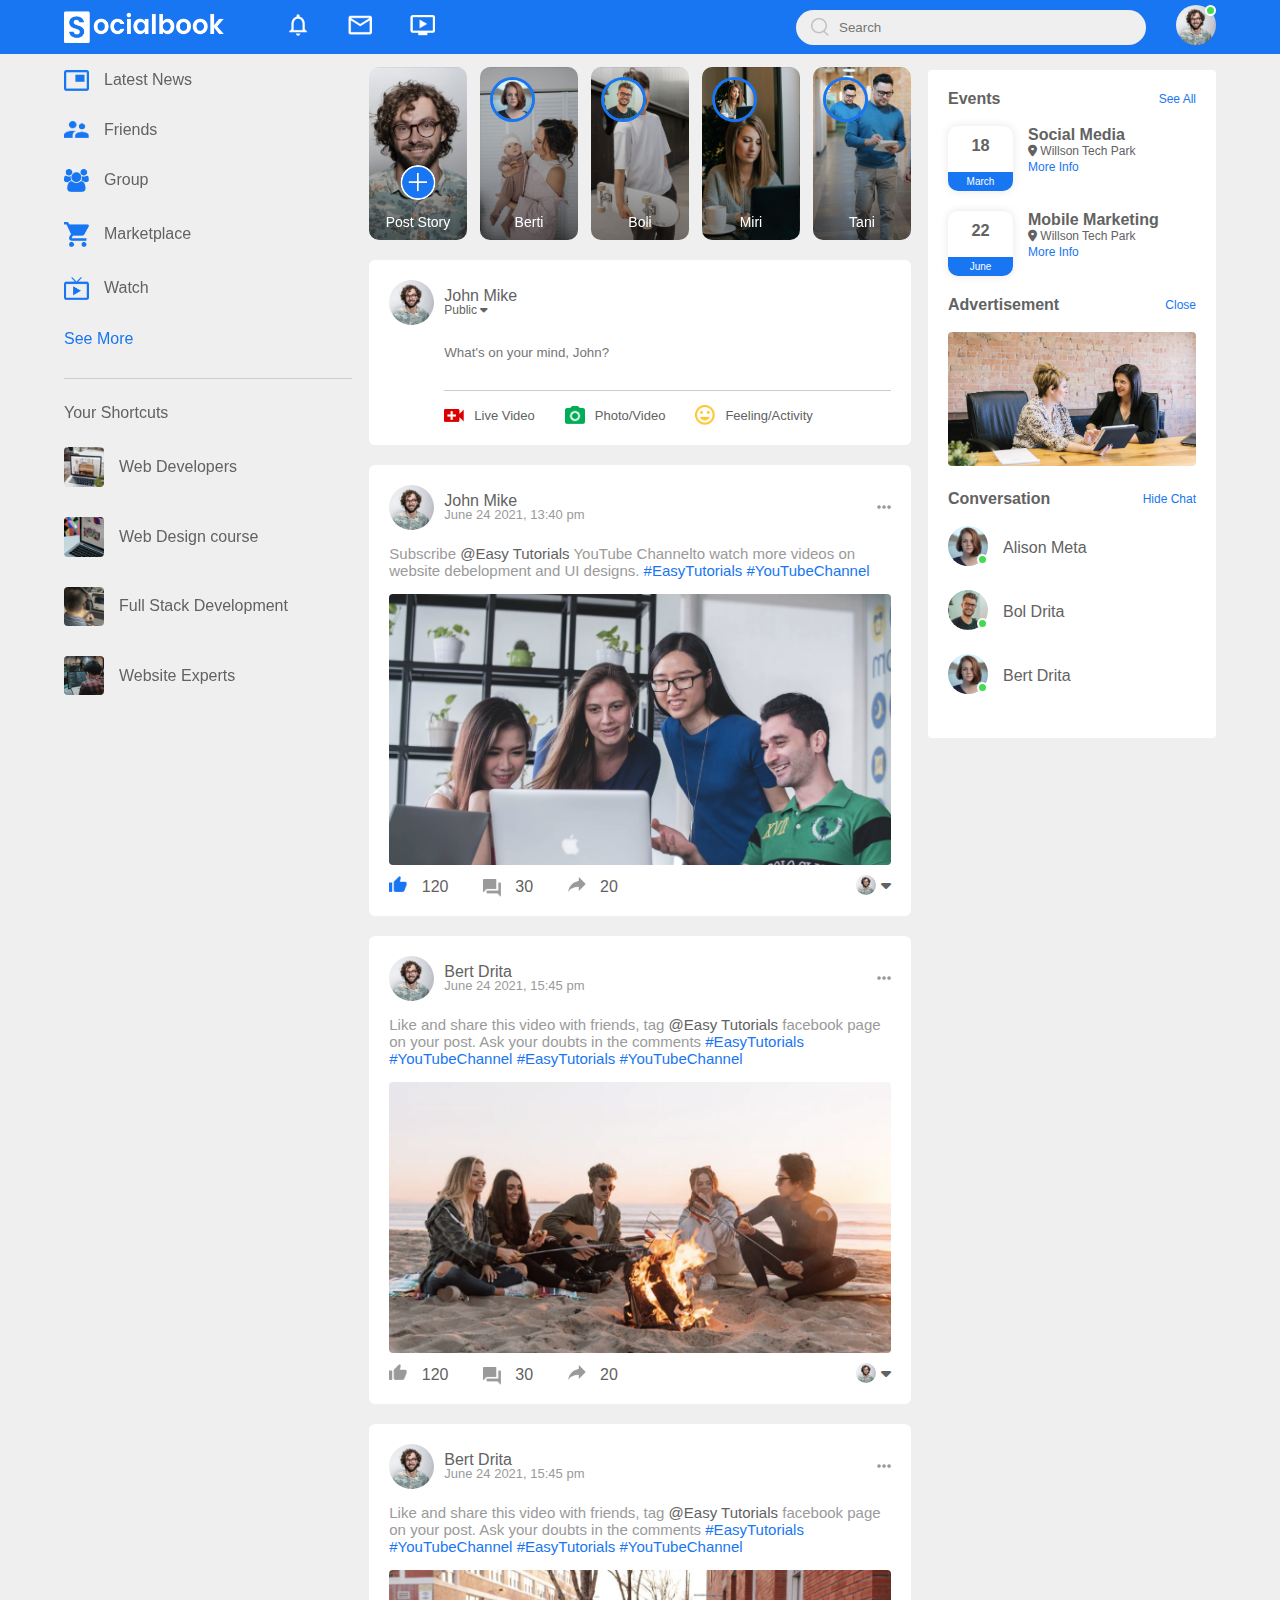
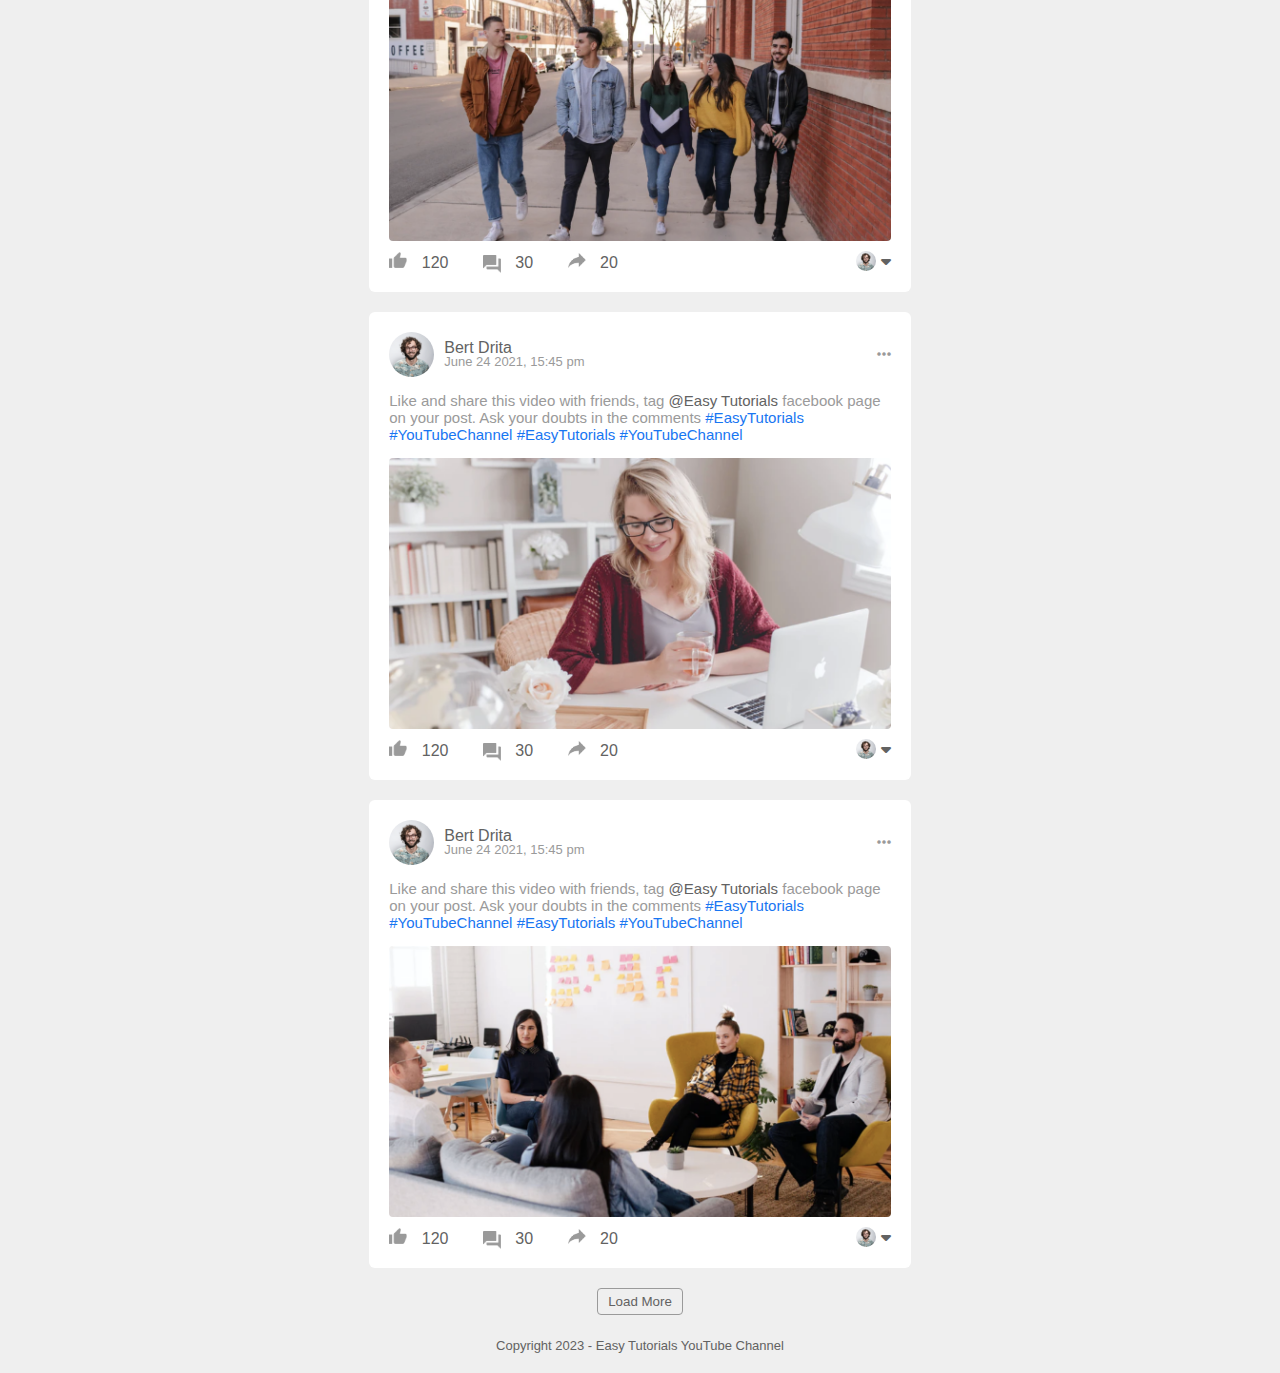
==== index.html @ ecc1584d "first commit" ====
<!DOCTYPE html>
<html lang="en">
<head>
  <meta charset="UTF-8">
  <meta http-equiv="X-UA-Compatible" content="IE=edge">
  <meta name="viewport" content="width=device-width, initial-scale=1.0">
  <link rel="stylesheet" href="style.css">
  <link rel="stylesheet" href="https://cdnjs.cloudflare.com/ajax/libs/font-awesome/6.4.0/css/all.min.css">
  <title>SocialBook - Easy Tutorials YOutube Channel</title>
</head>

<body>

<nav>
  <div class="nav-left">
    <img src="images/logo.png" alt="my website logo" class="logo">
    <ul>
      <li><img src="images/notification.png"></li>
      <li><img src="images/inbox.png"></li>
      <li><img src="images/video.png"></li>
    </ul>

        <!-- <div class="usingDiv">
          <img src="images/notification.png">
          <img src="images/inbox.png">
          <img src="images/video.png">
        </div> -->
  </div>

  <div class="nav-right">

    <div class="search-box">
      <img src="images/search.png">
      <input type="text" placeholder="Search">
    </div>

    <div class="nav-user-icon online"> <!--we add this other class "online" to add new styles-->
      <img src="images/profile-pic.png">
    </div>
  </div>

</nav>

<!-------------------------------------------MAIN CONTAINER---------------------------------------->

<div class="container">

  <!----------------LEFT SIDEBAR----------->
  <div class="left-sidebar">

    <div class="imp-links">
      <a href="#"><img src="images/news.png"> Latest News</a>
      <a href="#"><img src="images/friends.png"> Friends</a>
      <a href="#"><img src="images/group.png"> Group</a>
      <a href="#"><img src="images/marketplace.png"> Marketplace</a>
      <a href="#"><img src="images/watch.png"> Watch</a>
      <a href="#"> See More</a>
    </div>

    <div class="shortcut-links">
      <p>Your Shortcuts</p>
      <a href="#"><img src="images/shortcut-1.png">Web Developers</a>
      <a href="#"><img src="images/shortcut-2.png"> Web Design course</a>
      <a href="#"><img src="images/shortcut-3.png"> Full Stack Development</a>
      <a href="#"><img src="images/shortcut-4.png"> Website Experts</a>
    </div>
  </div>

  <!----------------MAIN CONENT----------->
  <div class="main-content">
    
    <div class="story-gallery ">

      <div class="story story1">
        <img src="images/upload.png">
        <p>Post Story</p>
      </div>

      <div class="story story2">
          <img src="images/member-1.png">
          <p>Berti</p>
      </div>

      <div class="story story3">
         <img src="images/member-2.png">
         <p>Boli</p>
      </div>

      <div class="story story4">
         <img src="images/member-3.png">
        <p>Miri</p>
      </div>

      <div class="story story5">
          <img src="images/member-4.png">
          <p>Tani</p>
      </div>

    </div>




    <div class="write-post-container">

      <div class="user-profile">
        <img src="images/profile-pic.png">
        <div>
          <p>John Mike</p>
          <small>Public <i class="fa-solid fa-caret-down"></i></small>
        </div>
      </div>

      <div class="post-input-container">
        <textarea rows="3" placeholder="What's on your mind, John?"></textarea>

        <div class="add-post-links">
          <a href="#"><img src="images/live-video.png"> Live Video</a>
          <a href="#"><img src="images/photo.png"> Photo/Video</a>
          <a href="#"><img src="images/feeling.png"> Feeling/Activity</a>
        </div>
      </div>

    </div>




    <div class="post-container">

      <div class="post-row">

        <div class="user-profile">

            <img src="images/profile-pic.png">
          <div>
            <p>John Mike</p>
            <span>June 24 2021, 13:40 pm</span>
          </div>

        </div>

        <!-- <div class="top-corner-icon"><i class="fa-solid fa-ellipsis"></i></div> -->
        <a href="#"><i class="fa-solid fa-ellipsis"></i></a>
      </div>

    

        <p class="post-text">Subscribe <span>@Easy Tutorials</span> YouTube Channelto watch more videos on website debelopment and UI designs.
          <a href="#">#EasyTutorials</a> <a href="#">#YouTubeChannel</a>
        </p>

        <img src="images/feed-image-1.png" class="post-img">

        <div class="post-row">
          <div class="activity-icons">
            <div><img src="images/like-blue.png"> 120</div>
            <div><img src="images/comments.png"> 30</div>
            <div><img src="images/share.png"> 20</div>
          </div>

          <div class="post-profile-icon">
            <img src="images/profile-pic.png">
            <i class="fa-solid fa-caret-down"></i>
          </div>
        </div>

    </div>

        <div class="post-container">
        
          <div class="post-row">
        
            <div class="user-profile">
        
              <img src="images/profile-pic.png">
              <div>
                <p>Bert Drita</p>
                <span>June 24 2021, 15:45 pm</span>
              </div>
        
            </div>
        
            <!-- <div class="top-corner-icon"><i class="fa-solid fa-ellipsis"></i></div> -->
            <a href="#"><i class="fa-solid fa-ellipsis"></i></a>
          </div>
        
        
        
          <p class="post-text">Like and share this video with friends, tag <span>@Easy Tutorials</span> facebook page on your post.
            Ask your doubts in the comments <a href="#">#EasyTutorials</a> <a href="#">#YouTubeChannel</a>
            <a href="#">#EasyTutorials</a> <a href="#">#YouTubeChannel</a>
          </p>
        
          <img src="images/feed-image-2.png" class="post-img">
        
          <div class="post-row">
            <div class="activity-icons">
              <div><img src="images/like.png"> 120</div>
              <div><img src="images/comments.png"> 30</div>
              <div><img src="images/share.png"> 20</div>
            </div>
        
            <div class="post-profile-icon">
              <img src="images/profile-pic.png">
              <i class="fa-solid fa-caret-down"></i>
            </div>
          </div>
        
        </div>

        <div class="post-container">
        
          <div class="post-row">
        
            <div class="user-profile">
        
              <img src="images/profile-pic.png">
              <div>
                <p>Bert Drita</p>
                <span>June 24 2021, 15:45 pm</span>
              </div>
        
            </div>
        
            <!-- <div class="top-corner-icon"><i class="fa-solid fa-ellipsis"></i></div> -->
            <a href="#"><i class="fa-solid fa-ellipsis"></i></a>
          </div>
        
        
        
          <p class="post-text">Like and share this video with friends, tag <span>@Easy Tutorials</span> facebook page on your
            post.
            Ask your doubts in the comments <a href="#">#EasyTutorials</a> <a href="#">#YouTubeChannel</a>
            <a href="#">#EasyTutorials</a> <a href="#">#YouTubeChannel</a>
          </p>
        
          <img src="images/feed-image-3.png" class="post-img">
        
          <div class="post-row">
            <div class="activity-icons">
              <div><img src="images/like.png"> 120</div>
              <div><img src="images/comments.png"> 30</div>
              <div><img src="images/share.png"> 20</div>
            </div>
        
            <div class="post-profile-icon">
              <img src="images/profile-pic.png">
              <i class="fa-solid fa-caret-down"></i>
            </div>
          </div>
        
        </div>

        <div class="post-container">
        
          <div class="post-row">
        
            <div class="user-profile">
        
              <img src="images/profile-pic.png">
              <div>
                <p>Bert Drita</p>
                <span>June 24 2021, 15:45 pm</span>
              </div>
        
            </div>
        
            <!-- <div class="top-corner-icon"><i class="fa-solid fa-ellipsis"></i></div> -->
            <a href="#"><i class="fa-solid fa-ellipsis"></i></a>
          </div>
        
        
        
          <p class="post-text">Like and share this video with friends, tag <span>@Easy Tutorials</span> facebook page on your
            post.
            Ask your doubts in the comments <a href="#">#EasyTutorials</a> <a href="#">#YouTubeChannel</a>
            <a href="#">#EasyTutorials</a> <a href="#">#YouTubeChannel</a>
          </p>
        
          <img src="images/feed-image-4.png" class="post-img">
        
          <div class="post-row">
            <div class="activity-icons">
              <div><img src="images/like.png"> 120</div>
              <div><img src="images/comments.png"> 30</div>
              <div><img src="images/share.png"> 20</div>
            </div>
        
            <div class="post-profile-icon">
              <img src="images/profile-pic.png">
              <i class="fa-solid fa-caret-down"></i>
            </div>
          </div>
        
        </div>

        <div class="post-container">
        
          <div class="post-row">
        
            <div class="user-profile">
        
              <img src="images/profile-pic.png">
              <div>
                <p>Bert Drita</p>
                <span>June 24 2021, 15:45 pm</span>
              </div>
        
            </div>
        
            <!-- <div class="top-corner-icon"><i class="fa-solid fa-ellipsis"></i></div> -->
            <a href="#"><i class="fa-solid fa-ellipsis"></i></a>
          </div>
        
        
        
          <p class="post-text">Like and share this video with friends, tag <span>@Easy Tutorials</span> facebook page on your
            post.
            Ask your doubts in the comments <a href="#">#EasyTutorials</a> <a href="#">#YouTubeChannel</a>
            <a href="#">#EasyTutorials</a> <a href="#">#YouTubeChannel</a>
          </p>
        
          <img src="images/feed-image-5.png" class="post-img">
        
          <div class="post-row">
            <div class="activity-icons">
              <div><img src="images/like.png"> 120</div>
              <div><img src="images/comments.png"> 30</div>
              <div><img src="images/share.png"> 20</div>
            </div>
        
            <div class="post-profile-icon">
              <img src="images/profile-pic.png">
              <i class="fa-solid fa-caret-down"></i>
            </div>
          </div>
        
        </div>

        <button class="load-more-btn" type="button">Load More</button>
  </div>

  <!----------------RIGHT SIDEBAR----------->
  <div class="right-sidebar">
    
    <div class="sidebar-title">
      <h4>Events</h4>
      <a href="#">See All</a>
    </div>

    <div class="event">

      <div class="left-event">
        <h3>18</h3>
        <span>March</span>
      </div>

      <div class="right-event">
        <h4>Social Media</h4>
        <p><i class="fa-sharp fa-solid fa-location-dot"></i> Willson Tech Park</p>
        <a href="#">More Info</a>
      </div>

    </div>

    <div class="event">
        
      <div class="left-event">
          <h3>22</h3>
          <span>June</span>
      </div>
        
      <div class="right-event">
          <h4>Mobile Marketing</h4>
          <p><i class="fa-sharp fa-solid fa-location-dot"></i> Willson Tech Park</p>
          <a href="#">More Info</a>
      </div>
        
    </div>

    <div class="sidebar-title">
        <h4>Advertisement</h4>
        <a href="#">Close</a>
    </div>
    <img src="images/advertisement.png" class="sidebar-ads">

    <div class="sidebar-title">
        <h4>Conversation</h4>
        <a href="#">Hide Chat</a>
    </div>

    <div class="online-list">
      <div class="online">
        <img src="images/member-1.png">
      </div>
      <p>Alison Meta</p>
    </div>

    <div class="online-list">
        <div class="online">
          <img src="images/member-2.png">
        </div>
        <p>Bol Drita</p>
    </div>

    <div class="online-list">
      <div class="online">
          <img src="images/member-1.png">
      </div>
          <p>Bert Drita</p>
    </div>

  </div>

</div>
  

<div class="footer">

  <p>Copyright 2023 - Easy Tutorials YouTube Channel</p>

</div>
</body>
</html>
---- style.css ----
/* set the margin and padding and font-family of all elements to this values. We change the default values by browser to this below.*/
*{
  margin: 0;
  padding: 0;
  font-family: poppings,sans-serif;
  box-sizing: border-box;
}

body {
  background: #efefef; /* add backgroudn color of our body*/
}

nav{
  display: flex;
  align-items: center;
  justify-content: space-between;
  background: #1876f2;
  padding: 5px 5%;
  position: sticky;
  top: 0;
  z-index: 100;
}


/* LEFT NAV*/

/* adjust logo*/
.logo{
  width: 160px;
  margin-right: 45px;
}

/* display logo and icons of the left nav in flex*/
.nav-left{
  display: flex;
  align-items: center;
}

 .nav-left ul li {
   list-style: none;      /* remove the little dots that come from the list*/
   display: inline-block; /* display items inside li, horizontally */


   /* we can achieve this also by using :
        .nav-left ul {
            display: flex;
            flex-direction: row;
            flex-basis: 28px;
            align-items: center;
            justify-content: space-between;
          }


      Also, instead of using :
      <ul>
        <li>
          <img>
        </li>
      </ul>

      We can use : 
      <div class="usingDiv">
          <img>
      </div>

      And use this css property: 

            .usingDiv {
              display: flex;
              flex-direction: row;
              align-items: center;
              justify-content: space-between;
            }
      
            .usingDiv img {
              width: 28px;
              margin: 0 15px;
            }
  */
 }


.nav-left ul li img{
  width: 28px;
  margin: 0 15px;
}


/* RIGHT NAV*/

/* general css for nav-right similar to nav-left*/
.nav-right{
  display: flex;
  align-items: center;
}

/* adjust the icon inside nav-user-icon div , that is inside nav-right*/
.nav-user-icon img{
  width: 40px;
  border-radius: 50%;
  cursor: pointer;
}

.nav-user-icon {
  margin-left: 30px;
}

/* adjust the search-box div inside nav-right*/
.search-box{
  background: #efefef;
  width: 350px;
  border-radius: 20px;
  display: flex;
  align-items: center;
  padding: 0 15px;
}

.search-box img{
  width: 18px;
}

/* adjust the input inside search-box div*/
.search-box input {
  width: 100%;
  background: transparent;
  padding: 10px;
  outline: none;
  border: 0;
}

.online{
  position: relative;
}

/* we use this to make the little green dot to show us when the user is online*/
.online::after{
  content: "";
  width: 7px;
  height: 7px;
  border: 2px solid #fff;
  border-radius: 50%;
  background: #41db51;
  position: absolute;
  top: 0;
  right: 0;
}


/*  MAIN CONTAINER*/

.container {
  display: flex;
  justify-content: space-between;
  padding: 13px 5%;
}

.left-sidebar{
  /* background: #cbdffa; */
  flex-basis: 25%;
  position: sticky;
  top: 70px;
  align-self: flex-start;
}

.right-sidebar {
  background: #fff;
  flex-basis: 25%;  /* flex-basis property ensures that it takes up a fixed portion of the container's width.*/
  position: sticky;
  top: 70px;
  align-self: flex-start;  /* align-self: flex-start property ensures that the sidebar aligns to the top of its container,*/
  padding: 20px;
  border-radius: 4px;
  color: #626262;
}

.main-content{
  flex-basis: 47%;
}


/* adjust left sidebar items*/

.imp-links a, .shortcut-links a{
  text-decoration: none;
  display: flex;
  align-items: center;
  margin-bottom: 30px;
  color: #626262;
  width: fit-content;
}

.imp-links a img{
  width: 25px;
  margin-right: 15px;
}

.imp-links a:last-child{
  color: #1876f2;
}

.imp-links{
  border-bottom: 1px solid #ccc;
}

/* adjust images inside shortcut-links class*/
.shortcut-links a img{
  width: 40px;
  border-radius: 4px;
  margin-right: 15px;
}

.shortcut-links p{
  margin: 25px 0;
  color: #626262;
  font-weight: 500;
}


/*   RIGHT SIDEBAR  */

.sidebar-title {
  display: flex;
  align-items: center;
  justify-content: space-between;
  margin-bottom: 18px;
}
.sidebar-title h4{
  font-weight: 600;
  font-size: 16px;
}
.sidebar-title a{
  text-decoration: none;
  color: #1876f2;
  font-size: 12px;
}

.event{
  display: flex;
  font-size: 14px;
  margin-bottom: 20px;
}
.left-event{
  border-radius: 10px;
  height: 65px;
  width: 65px;
  margin-right: 15px;
  padding-top: 10px;
  text-align: center;
  position: relative;
  overflow: hidden;
  box-shadow: 0 0 10px rgba(0,0,0,0.1);
}
.left-event span{
  position: absolute;
  bottom: 0;
  left: 0;
  width: 100%;
  background: #1876f2;
  color: #fff;
  font-size: 10px;
  padding: 4px 0;
}


.right-event p{
  font-size: 12px;

}
.right-event a{
  font-size: 12px;
  text-decoration: none;
  color: #1876f2;
}

.right-event h4 {
  font-weight: 600;
  font-size: 16px;
}

.sidebar-ads{
  width: 100%;
  margin-bottom: 20px;
  border-radius: 4px;
}

/* Is part of the Conversation section in right sidebar*/
.online-list{
  display: flex;
  align-items: center;
  margin-bottom: 20px;
}

.online-list .online img{
  width: 40px;
  border-radius: 50%;
}

.online-list .online {
  width: 40px;
  border-radius: 50%;
  margin-right: 15px;
}

.online-list .online::after{
  top: unset;
  bottom: 5px;
}


/*  MIDDLE COLUMN - MAIN CONTENT*/

.story-gallery {
  display: flex;
  justify-content: space-between;
  margin-bottom: 20px;
}

.story {
  flex-basis: 18%; 
  padding-top: 32%;
  position: relative;
  background-position: center;
  background-size: cover;
  border-radius: 10px;
}
.story img{
  position: absolute;
  width: 45px;
  border-radius: 50%;
  top: 10px;
  left: 10px;
  border: 3px solid #1876f2;
}
.story p {
  position: absolute;
  bottom: 10px;
  width: 100%;
  text-align: center;
  color: white;
  font-size: 14px;
}

.story1 {
  background-image: linear-gradient(transparent, rgba(0, 0, 0, 0.5)), url(images/status-1.png);
}
.story2 {
  background-image: linear-gradient(transparent, rgba(0, 0, 0, 0.5)), url(images/status-2.png);
}
.story3 {
  background-image: linear-gradient(transparent, rgba(0, 0, 0, 0.5)), url(images/status-3.png);
}
.story4 {
  background-image: linear-gradient(transparent, rgba(0, 0, 0, 0.5)), url(images/status-4.png);
}
.story5 {
  background-image: linear-gradient(transparent, rgba(0, 0, 0, 0.5)), url(images/status-5.png);
}

.story1 img{
  top: unset;
  left: 50%;
  bottom: 40px;
  transform: translateX(-50%);
  border: 0;
  width: 35px;
}



.write-post-container{
  width: 100%;
  background: #fff;
  border-radius: 6px;
  padding: 20px;
  color: #626262;
}

.user-profile{
  display: flex;
  align-items: center;
}
.user-profile img{
  width: 45px;
  border-radius: 50%;
  margin-right: 10px;
}
.user-profile p {
  margin-bottom: -5px;
  font-weight: 500;
  color: #626262;
}
.user-profile small{
  font-size: 12px;
}





.post-input-container {
  padding-left: 55px;
  padding-top: 20px;
}
.post-input-container textarea{
  width: 100%;
  border: 0;
  outline: 0;
  border-bottom: 1px solid #ccc;
  background: transparent;
  resize: none;   /* -> by default textarea comes with a resize border in the bottom, so we can remove it this way */
}


.add-post-links{
  display: flex;
  margin-top: 10px;
}
.add-post-links a{
  text-decoration: none;
  display: flex;
  align-items: center;
  color: #626262;
  margin-right: 30px;
  font-size: 13px;
}
.add-post-links a img{
  width: 20px;
  margin-right: 10px;
}


.post-container{
  width: 100%;
  background: #fff;
  border-radius: 6px;
  padding: 20px;
  color: #626262;
  margin: 20px 0;
}

.user-profile span{
  font-size: 13px;
  color: #9a9a9a;
}


.post-text{
  color: #9a9a9a;
  margin: 15px 0;
  font-size: 15px;
}
.post-text span{
  color: #626262;
  font-weight: 500;
}
.post-text a{
  color: #1876f2;
  text-decoration: none;
}

.post-img{
  width: 100%;
  border-radius: 4px;
  margin-bottom: 5px;
}


.post-row {
  display: flex;
  align-items: center;
  justify-content: space-between;
}

.activity-icons div {
  display: inline-block;
  align-items: center;
  margin-right: 30px;
}

/* by dafault the second image which is a comment icon was little higher than the others. So we moved it down*/
.activity-icons div:nth-child(2) img{
  position: relative;
  top: 5px;
}

.activity-icons div img{
  width: 18px;
  margin-right: 10px;
}

.post-profile-icon{
  display: flex;
  align-items: center;
}
.post-profile-icon img{
  width: 20px;
  border-radius: 50%;
  margin-right: 5px;
}


.post-row a{
  color: #9a9a9a;
}

.load-more-btn{
  display: block;
  padding: 5px 10px;
  margin: auto; 
  cursor: pointer;
  border: 1px solid #9a9a9a;
  color: #626262;
  background: transparent;
  border-radius: 4px;
}


.footer{
  text-align: center;
  color: #626262;
  padding: 10px 0;
  padding-bottom: 20px;
  font-size: 13px;
}
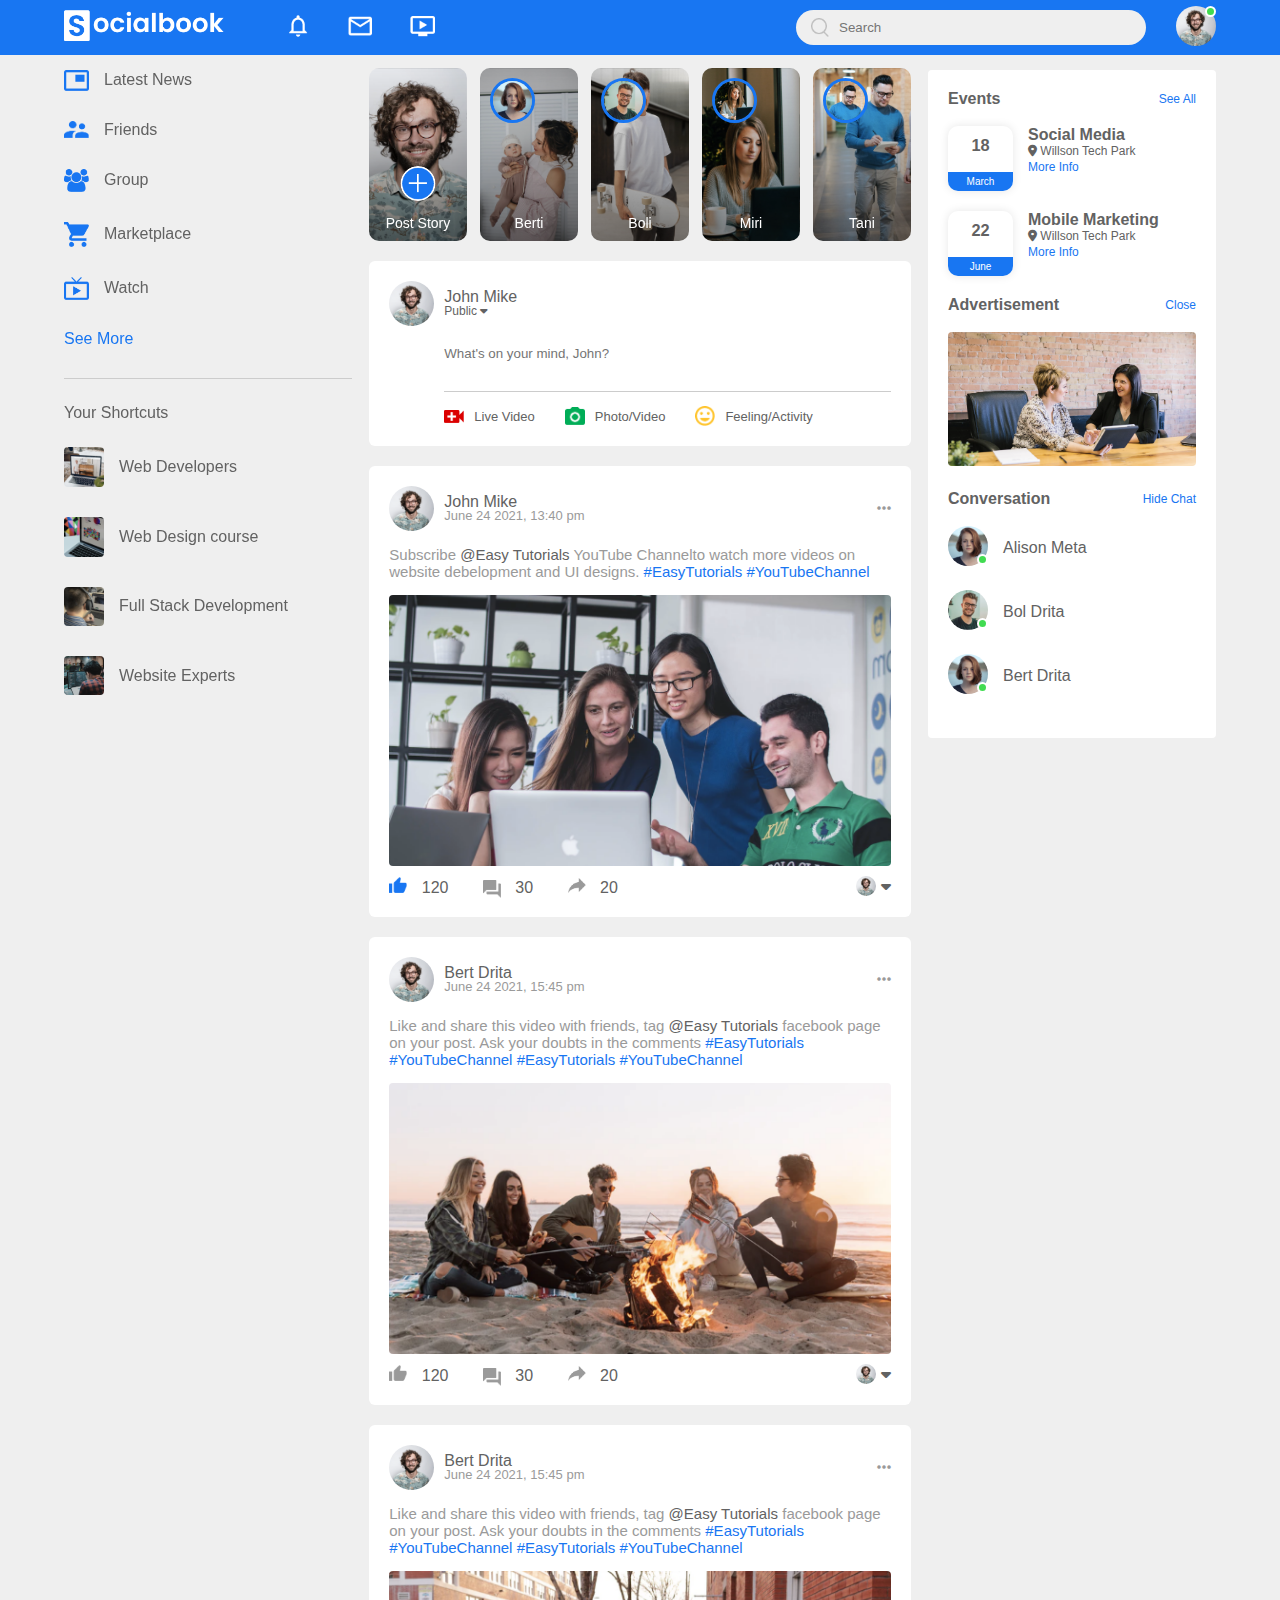
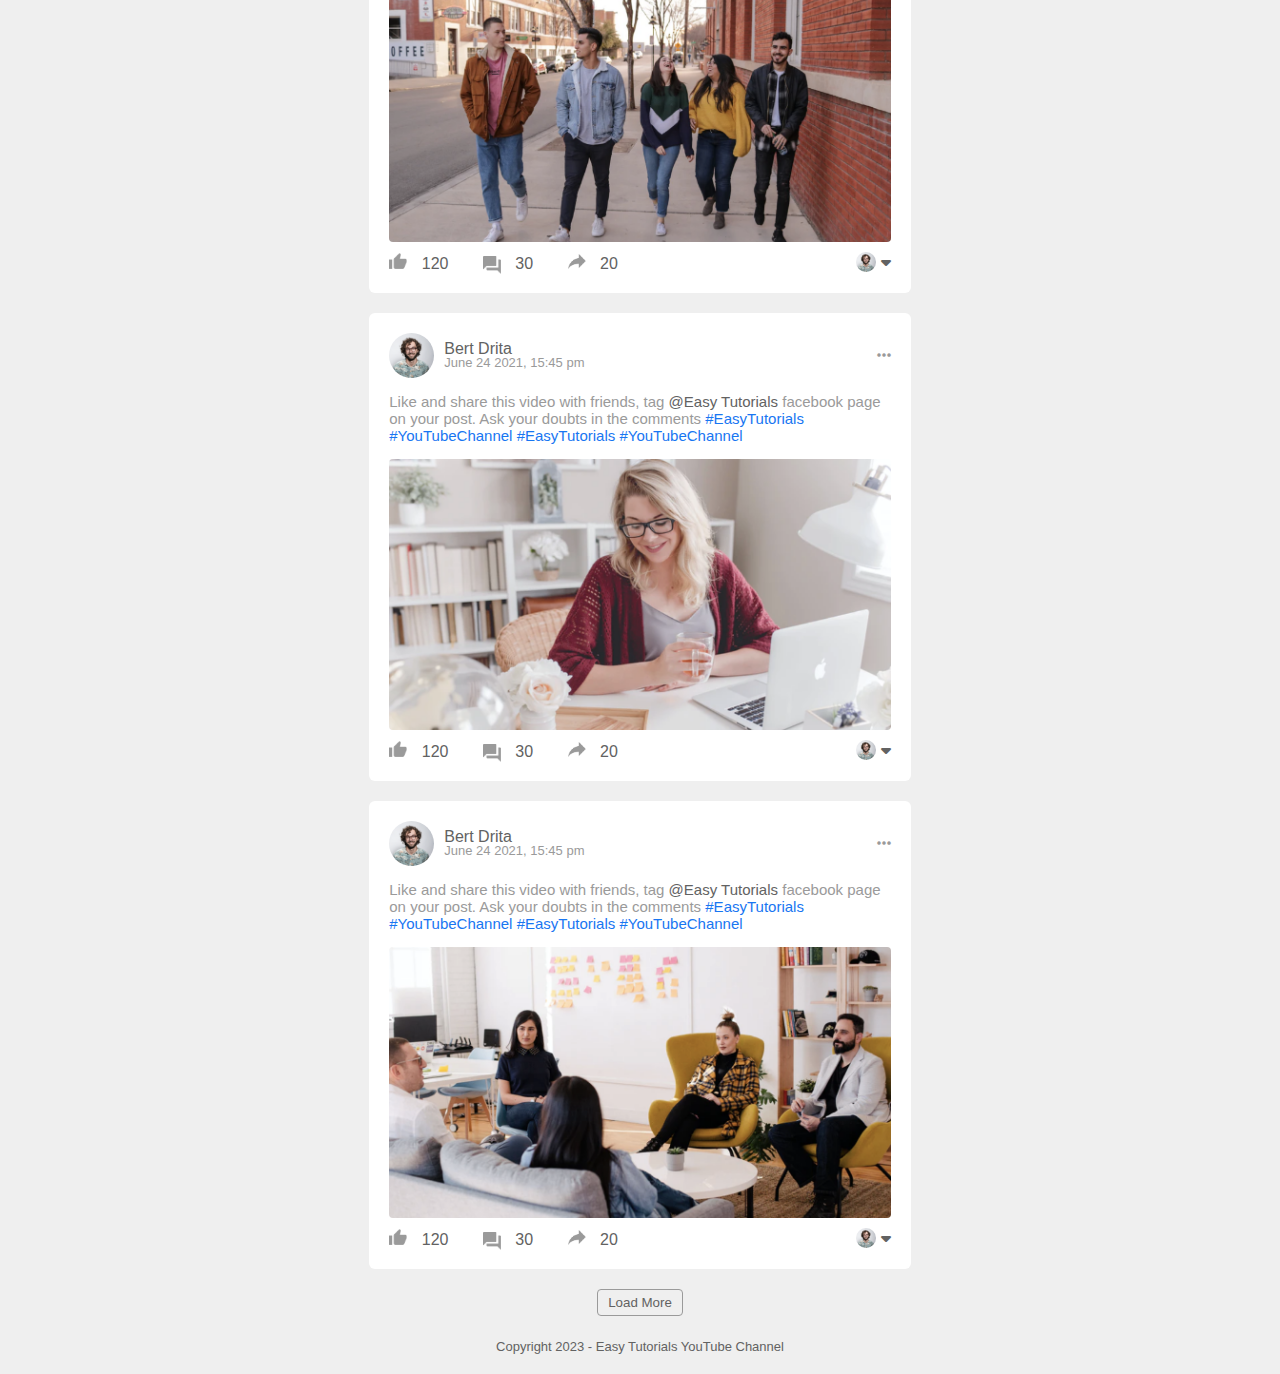
==== commit ae40e982: "changes" ====
--- a/index.html
+++ b/index.html
@@ -13,7 +13,9 @@
 
 <nav>
   <div class="nav-left">
-    <img src="images/logo.png" alt="my website logo" class="logo">
+    <a href="index.html">
+      <img src="images/logo.png" alt="my website logo" class="logo">
+    </a>
     <ul>
       <li><img src="images/notification.png"></li>
       <li><img src="images/inbox.png"></li>
@@ -34,10 +36,66 @@
       <input type="text" placeholder="Search">
     </div>
 
-    <div class="nav-user-icon online"> <!--we add this other class "online" to add new styles-->
+    <div class="nav-user-icon online" onclick="settingsMenuToggle()"> <!--we add this other class "online" to add new styles-->
       <img src="images/profile-pic.png">
     </div>
+
   </div>
+
+
+  <!------------settings-menu-------------->
+
+  <div class="settings-menu">
+
+    <div id="dark-btn">
+      <span></span>
+    </div>
+
+
+    <div class="settings-menu-inner">
+
+          <div class="user-profile">
+            <img src="images/profile-pic.png">
+            <div>
+              <p>John Mike</p>
+              <a href="profile.html"> See your profile</a>
+            </div>
+          
+          </div>
+          
+          <hr>
+
+          <div class="user-profile">
+            <img src="images/feedback.png">
+            <div>
+              <p>Give Feedback</p>
+              <a href="#"> Help us to improve the new design</a>
+            </div>
+          </div>
+
+          <hr>
+
+          <div class="settings-links">
+            <img src="images/setting.png" class="settings-icon">
+            <a href="#">Settings & Privacy <img src="images/arrow.png" width="10px"></a>
+          </div>
+
+          <div class="settings-links">
+            <img src="images/help.png" class="settings-icon">
+             <a href="#">Help & Support <img src="images/arrow.png" width="10px"></a>
+          </div>
+
+          <div class="settings-links">
+              <img src="images/display.png" class="settings-icon">
+              <a href="#">Display & Accessibility <img src="images/arrow.png" width="10px"></a>
+          </div>
+
+          <div class="settings-links">
+                    <img src="images/logout.png" class="settings-icon">
+                    <a href="#">Logout <img src="images/arrow.png" width="10px"></a>
+          </div>
+
+    </div>
 
 </nav>
 
@@ -421,5 +479,8 @@
   <p>Copyright 2023 - Easy Tutorials YouTube Channel</p>
 
 </div>
+
+<script src="script.js"></script>
+
 </body>
 </html>--- a/style.css
+++ b/style.css
@@ -7,15 +7,28 @@
   box-sizing: border-box;
 }
 
+:root{
+  --body-color:#efefef;
+  --nav-color:#1876f2;
+  --bg-color: #fff;
+}
+
+.dark-theme{
+    --body-color: #0a0a0a ;
+    --nav-color:#000 ;
+    --bg-color: #000;
+}
+
 body {
-  background: #efefef; /* add backgroudn color of our body*/
+   /*background: #efefef; -> add backgroudn color of our body*/
+  background: var(--body-color); /* -> instead of the above declaration we can use variable declared above*/
 }
 
 nav{
   display: flex;
   align-items: center;
   justify-content: space-between;
-  background: #1876f2;
+  background: var(--nav-color);
   padding: 5px 5%;
   position: sticky;
   top: 0;
@@ -164,7 +177,7 @@
 }
 
 .right-sidebar {
-  background: #fff;
+  background: var(--bg-color);
   flex-basis: 25%;  /* flex-basis property ensures that it takes up a fixed portion of the container's width.*/
   position: sticky;
   top: 70px;
@@ -370,7 +383,7 @@
 
 .write-post-container{
   width: 100%;
-  background: #fff;
+  background: var(--bg-color);
   border-radius: 6px;
   padding: 20px;
   color: #626262;
@@ -432,7 +445,7 @@
 
 .post-container{
   width: 100%;
-  background: #fff;
+  background: var(--bg-color);
   border-radius: 6px;
   padding: 20px;
   color: #626262;
@@ -522,4 +535,314 @@
   padding: 10px 0;
   padding-bottom: 20px;
   font-size: 13px;
+}
+
+
+/*  settings-menu  */
+
+.settings-menu {
+  position: absolute;
+  width: 90%;
+  max-width: 350px;
+  background: var(--bg-color);
+  box-shadow: 0 0 10px rgba(0,0,0, 0.4);
+  overflow: hidden;
+  top: 108%;  /* when we write in percent like this, it coems just after the element before. 100% means just before the above element*/
+  right: 5%;
+
+  max-height: 0;  /* used with javascript onclick*/
+  transition: max-height 0.3s;
+}
+
+.settings-menu-height{
+  max-height: 450px;
+}
+
+.user-profile a{
+  font-size: 12px;
+  color: #1876f2;
+  text-decoration: none;
+}
+
+.settings-menu-inner{
+  padding: 20px;
+}
+
+.settings-menu hr{
+  border: 0;
+  height: 1px;
+  background: #9a9a9a;
+  margin: 15px 0;
+}
+
+.settings-links{
+ display: flex;
+ align-items: center;
+ margin: 15px 0;
+}
+
+.settings-links .settings-icon{
+  width: 38px;
+  margin-right: 10px;
+  border-radius: 50%;
+}
+
+.settings-links a{
+  display: flex;
+  flex: 1;
+  align-items: center;
+  justify-content: space-between;
+  text-decoration: none;
+  color: #626262;
+}
+
+
+
+#dark-btn{
+  position: absolute;
+  top: 20px;
+  right: 20px;
+  background: #ccc;
+  width: 45px;
+  border-radius: 15px;
+  padding: 2px 3;
+  cursor: pointer;
+  display: flex;
+  height: 19px;
+  align-items: center;
+  transition: padding-left 0.5s, background 0.5s;
+}
+#dark-btn span{
+  width: 19px;
+  height: 18px;
+  background: #fff;
+  border-radius: 50%;
+  display: inline-block;
+  margin-left: 1px;
+}
+#dark-btn.dark-btn-on{
+  padding-left: 24px;
+  background: #0a0a0a;
+}
+
+
+
+/*        profile page        */
+
+
+.profile-container {
+  padding: 20px 15%;
+  color: #626262;
+}
+
+.cover-img {
+  width: 100%;
+  border-radius: 6px;
+  margin-bottom: 14px;
+}
+
+.profile-details {
+  background: var(--bg-color);
+  padding: 20px;
+  border-radius: 4px;
+  display: flex;
+  align-items: flex-start;
+  justify-content: space-between;
+}
+
+.pd-row{
+  display: flex;
+  align-items: flex-start;
+}
+.pd-row .pd-img{
+  width: 100px;
+  margin-right: 20px;
+  border-radius: 6px;
+}
+.pd-row div h3{
+  font-size: 25px;
+  font-weight: 600;
+
+}
+.pd-row div p{
+  font-size: 13px;
+}
+
+.pd-row div img{
+  width: 25px;
+  border-radius: 50%;
+  margin-top: 12px;
+}
+
+
+/*    pd-right*/
+
+.pd-right button {
+  background: #1876f2;
+  border: 0;
+  outline: 0;
+  padding: 6px 10px;
+  display: inline-flex;
+  align-items: center;
+  color: #fff;
+  border-radius: 3px;
+  margin-left: 10px;
+  cursor: pointer;
+}
+.pd-right button img{
+  height: 15px;
+  margin-right: 10px;
+}
+.pd-right button:first-child{
+  background: #e4e6eb;
+  color: #000;
+}
+.pd-right {
+  text-align: right;
+}
+.pd-right a {
+  background: #e4e6eb;
+  border-radius: 3px;
+  padding: 12px;
+  display: inline-flex;
+  margin-top: 30px;
+}
+.pd-right a img{
+  width: 20px;
+}
+
+.profile-info{
+  display: flex;
+  align-items: flex-start;
+  justify-content: space-between;
+  margin-top: 20px;
+}
+.info-col{
+  flex-basis: 33%;
+}
+.post-col{
+  flex-basis: 65%;
+}
+
+.profile-intro{
+  background: var(--bg-color);
+  padding: 20px;
+  margin-bottom: 20px;
+  border-radius: 4px;
+}
+
+.profile-intro h3{
+font-weight: 600;
+}
+.intro-text{
+  text-align: center;
+  margin: 10px 0;
+  font-size: 15px;
+}
+.intro-text img{
+  width: 15px;
+  margin-bottom: -3px;
+}
+.profile-intro hr{
+  border: 0;
+  height: 1px;
+  background: #ccc;
+  margin: 24px 0;
+}
+.profile-intro ul li{
+  list-style: none;
+  font-size: 15px;
+  margin: 15px 0;
+  display: flex;
+  align-items: center;
+}
+.profile-intro ul li img{
+  width: 26px;
+  margin-right: 10px;
+}
+
+.title-box{
+  display: flex;
+  align-items: center;
+  justify-content: space-between;
+}
+.title-box a{
+text-decoration: none;
+color: #1876f2;
+font-size: 14px;
+}
+
+.photo-box{
+  display: grid;
+  grid-template-columns: auto auto auto;
+  grid-gap: 10px;
+  margin-top: 15px;
+}
+.photo-box div img{
+  width: 100%;
+  cursor: pointer;
+}
+.profile-intro p {
+  font-size: 14px;
+}
+
+.friends-box{
+    display: grid;
+      grid-template-columns: auto auto auto;
+      grid-gap: 10px;
+      margin-top: 15px;
+}
+.friends-box div img {
+  width: 100%;
+  cursor: pointer;
+  padding-bottom: 20px;
+}
+.friends-box div{
+  position: relative;
+}
+.friends-box p {
+  position: absolute;
+  bottom: 0;
+  left: 0;
+  /* width: 100%;
+  text-align: center; */
+}
+
+
+/*    MEDIA QUERY FOR HOME PAGE*/
+
+@media (max-width: 900px){
+  .right-sidebar{
+    display: none;
+  }
+  .left-sidebar{
+    display: none;
+  }
+  .nav{
+    flex-wrap: wrap;
+  }
+
+  .search-box{
+    display: none;
+  }
+
+  .logo{
+    width: 110px;
+    margin-right: 20px;
+  }
+
+  .nav-left ul li img{
+    width: 20px;
+    margin: 0 8px;
+  }
+  .nav-user-icon img{
+    width: 30px;
+  }
+  .nav-user-icon{
+    margin-left: 0;
+  }
+  .add-post-links{
+    flex-wrap: wrap;
+  }
+
 }